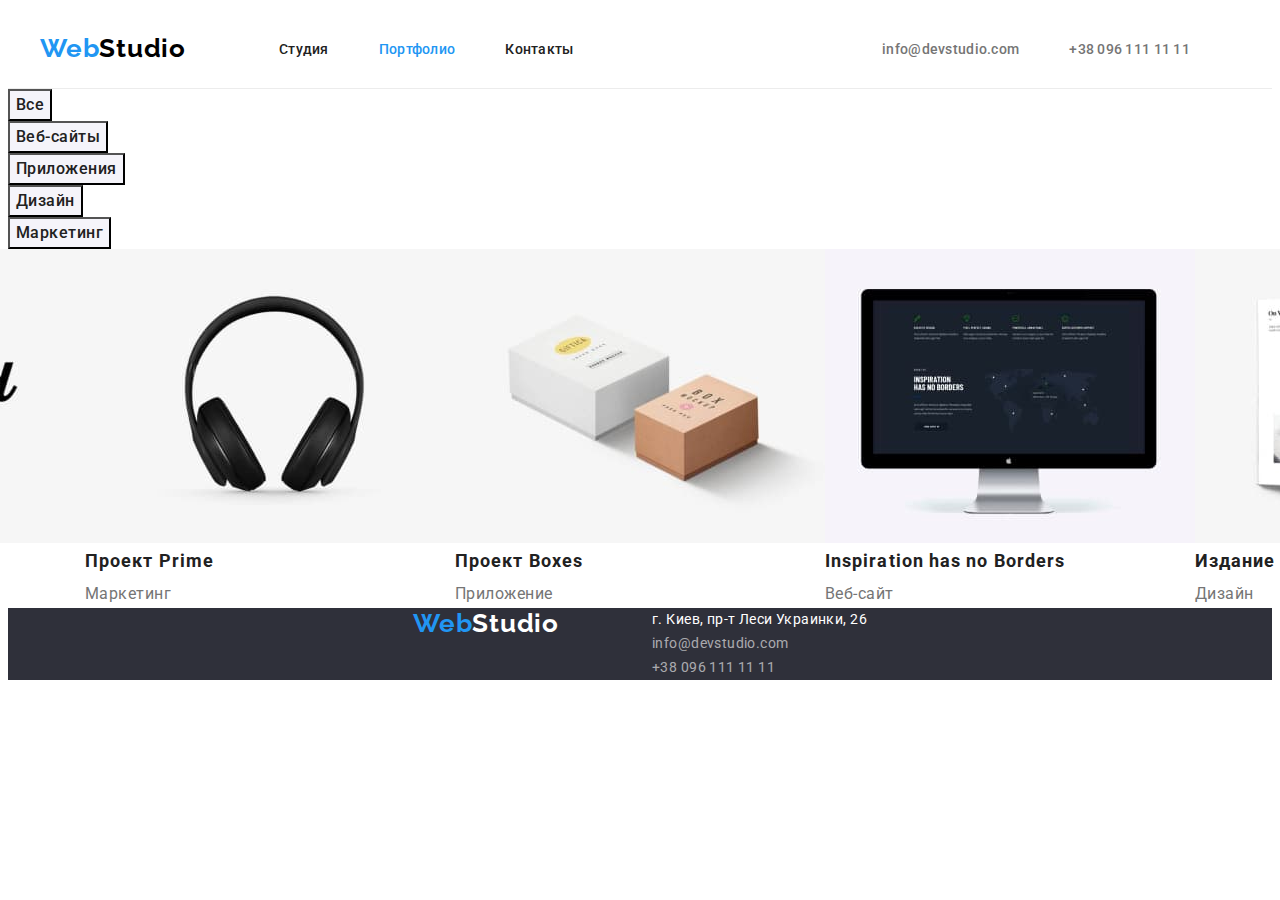
==== portfolio.html @ c3784f4f "add some revisions" ====
<!DOCTYPE html>
<html lang="ru">
    <head>
    <meta charset="UTF-8">
    <meta http-equiv="X-UA-Compatible" content="IE=edge">
    <meta name="viewport" content="width=device-width, initial-scale=1.0">
    <title>Portfolio</title>


    <link rel="preconnect" href="https://fonts.gstatic.com">
    <link href="https://fonts.googleapis.com/css2?family=Raleway:wght@700&family=Roboto:wght@400;500;700&display=swap" rel="stylesheet" />
    <link rel="stylesheet" href="https://cdnjs.cloudflare.com/ajax/libs/modern-normalize/1.1.0/modern-normalize.min.css"
        integrity="sha512-wpPYUAdjBVSE4KJnH1VR1HeZfpl1ub8YT/NKx4PuQ5NmX2tKuGu6U/JRp5y+Y8XG2tV+wKQpNHVUX03MfMFn9Q=="
        crossorigin="anonymous" referrerpolicy="no-referrer" />

    <link rel="stylesheet" href="./css/styles.css" />
    </head>



    <body class="body">
      <!---header-->


        <header  class="header">

            <div class="container header-container ">

                <nav class="navigation">
                    <a class="logo" href="./index.html" lang="en"> <span class="logo-part"> Web</span>Studio </a>
                
                    <ul class="menu list">
                        <li class="menu-item">
                            <a class="menu-link" href=""> Студия </a>
                        </li>
                
                        <li class="menu-item">
                            <a class="menu-link active-link" href=""> Портфолио </a>
                        </li>
                
                        <li class="menu-item">
                            <a class="menu-link" href="">Контакты</a>
                        </li>
                    </ul>
                
                    <ul class="head-info list">
                        <li class="head-info-item">
                            <a class="head-mail-link link" href="mailto:info@devstudio.com"> info@devstudio.com </a>
                        </li>
                
                        <li class="head-info-item">
                            <a class="head-tel-link link" href="tel:+380961111111"> +38 096 111 11 11</a>
                        </li>
                    </ul>
                </nav>

            </div>
           

        </header>

        <main>
            <section>
                <ul class=" list">
            
                    <li >
                        <button class="filter-btn" type="button"> Все </button>
                    </li>
            
                    <li>
                        <button class="filter-btn" type="button"> Веб-сайты </button>
                    </li>
            
                    <li>
                        <button class="filter-btn" type="button"> Приложения </button>
                    </li>
            
                    <li>
                        <button class="filter-btn" type="button"> Дизайн </button>
                    </li>
            
                    <li>
                        <button class="filter-btn" type="button"> Маркетинг </button>
                    </li>
            
            
                </ul>

                <ul class="list container">
                
                
                    <li>
                        <img src="./images/our-projects/technokryak.jpg" alt="ноутбук">
                        <h3 class="project-title"> Технокряк </h3>
                        <p class="project-category"> Веб-сайт </p>
                    </li>
                
                    <li>
                        <img src="./images/our-projects/poster.jpg" alt="Постер New Orlean vs Golden Star">
                        <h3 class="project-title"> Постер New Orlean vs Golden Star </h3>
                        <p class="project-category"> Дизайн </p>
                    </li>
                
                    <li>
                        <img src="./images/our-projects/seafood.jpg" alt="постер с рыбой">
                        <h3 class="project-title">Ресторан Seafood </h3>
                        <p class="project-category"> Приложение </p>
                    </li>
                
                
                    <li>
                        <img src="./images/our-projects/project-prime.jpg" alt=" наушники ">
                        <h3 class="project-title"> Проект Prime </h3>
                        <p class="project-category"> Маркетинг </p>
                    </li>
                
                    <li>
                        <img src="./images/our-projects/project-boxes.jpg" alt=" коробки ">
                        <h3 class="project-title"> Проект Boxes </h3>
                        <p class="project-category"> Приложение </p>
                    </li>
                
                
                    <li>
                        <img src="./images/our-projects/inspiration-has-no-borders.jpg" alt=" монитор ">
                        <h3 class="project-title"> Inspiration has no Borders </h3>
                        <p class="project-category"> Веб-сайт </p>
                    </li>
                
                
                    <li>
                        <img src="./images/our-projects/limited-edition.jpg" alt=" открытая книга ">
                        <h3 class="project-title">Издание Limited Edition</h3>
                        <p class="project-category"> Дизайн </p>
                    </li>
                
                
                    <li>
                        <img src="./images/our-projects/project-lab.jpg" alt=" этикетка ">
                        <h3 class="project-title"> Проект LAB </h3>
                        <p class="project-category"> Маркетинг </p>
                    </li>
                
                
                    <li>
                        <img src="./images/our-projects/growing-business.jpg" alt="человек печатает на ноутбуке">
                        <h3 class="project-title"> Growing Business </h3>
                        <p class="project-category"> Приложение </p>
                    </li>
                
                
                </ul>
            
            </section>
            
        
        </main>

       
<footer class="footer container">
    <a class="footer-logo logo" href="./index.html" lang="en"> <span class="logo-part">Web</span>Studio </a>
    <address>
        <ul class="info list">
            <li>
                <a class="footer-adress-link link" href="https://goo.gl/maps/RriFzFvJcHyVF99A9" target="_blank"
                    rel="noopener noreferrer"> г.
                    Киев, пр-т
                    Леси Украинки, 26 </a>
            </li>
            <li>
                <a class="footer-mail-link link" href="mailto:info@devstudio.com"> info@devstudio.com </a>
            </li>
            <li>
                <a class="footer-tel-link link" href="tel:+380961111111"> +38 096 111 11 11 </a>
            </li>

        </ul>

    </address>

</footer>


    </body>
</html>
---- css/styles.css ----
:root {
  --accent-color: #2196f3;
  --main-font: "Roboto", sans-serif;
  --secondary-font: "Raleway", sans-serif;
}

/* ======= FOR ALL LINKS AND LISTS ====== */

.link {
  text-decoration: none;
  font-style: normal;
}

.list {
  list-style: none;
}

h1,
h2,
h3,
h4,
h5,
h6,
p {
  margin-top: 0;
  margin-bottom: 0;
}

ul,
ol {
  margin-top: 0;
  margin-bottom: 0;
  padding-left: 0;
}

img {
  display: block;
}

/* ======= END FOR ALL LINKS AND LISTS ====== */

/* ======== BODY ========= */

.body {
  font-family: var(--main-font);
  color: #212121;
}

.container {
  display: flex;
  justify-content: center;
  width: 100%;
}

.content,
.footer-content,
.header-content {
  width: 1200px;
  padding-left: 15px;
  padding-right: 15px;
}

.content {
  padding: 94px 0;
}

/* ======== HEADER SECTION ======== */

.header-container {
  display: flex;
  align-items: center;
  border-bottom: 1px solid #ececec;
}

.navigation {
  display: flex;
  align-items: center;
  width: 1200px;
  height: 80px;
  padding-left: 15px;
  padding-right: 15px;
}

.menu {
  display: flex;
  align-items: center;
}

.logo {
  font-family: var(--secondary-font);
  font-weight: bold;
  font-size: 26px;
  line-height: 1.19;
  letter-spacing: 0.03em;
  text-decoration: none;
  color: black;
  margin-right: 93px;
}

.logo-part {
  color: var(--accent-color);
}

.menu-item:not(:last-child) {
  list-style: none;
  margin-right: 50px;
}

.menu-link {
  font-family: var(--main-font);
  font-weight: 500;
  font-size: 14px;
  line-height: 1.14;
  letter-spacing: 0.02em;
  text-decoration: none;
  color: #212121;
}

.menu-link:hover,
.menu-link:focus {
  color: var(--accent-color);
}

.active-link {
  color: var(--accent-color);
}

.head-info {
  list-style: none;
  display: flex;
  align-items: center;
  margin-left: auto;
}

.head-info-item {
  margin-right: 50px;
}

.head-mail-link {
  font-family: var(--main-font);
  font-weight: 500;
  font-size: 14px;
  line-height: 1.14;
  letter-spacing: 0.02em;
  color: #757575;
  margin-left: auto;
}

.head-tel-link {
  font-family: var(--main-font);
  font-weight: 500;
  font-size: 14px;
  line-height: 1.14;
  letter-spacing: 0.02em;
  color: #757575;
}

.head-tel-link:hover,
.head-tel-link:focus {
  color: var(--accent-color);
}

.head-mail-link:hover,
.head-mail-link:focus {
  color: var(--accent-color);
}

/* ======== END HEADER SECTION ======== */

/* ========= MAIN CONTENT SECTION ========= */

/* HERO SECTION*/
.hero-container {
  display: flex;
  align-items: center;
  justify-content: center;
  background-color: #2f303a;
  width: 1600px;
  height: 600px;
}

.hero-title {
  font-family: var(--main-font);
  font-weight: 900;
  font-size: 44px;
  line-height: 60px;
  text-align: center;
  letter-spacing: 0.06em;
  text-transform: uppercase;
  color: #ffff;
}

.hero-section {
  display: flex;
  justify-content: center;
  flex-wrap: wrap;
  width: 696px;
}
.modal-btn {
  font-family: var(--main-font);
  font-weight: bold;
  font-size: 16px;
  line-height: 1.87;
  color: #ffff;
  background-color: var(--accent-color);
  cursor: pointer;
  background: #2196f3;
  box-shadow: 0px 4px 4px rgba(0, 0, 0, 0.15);
  border-radius: 4px;
  padding: 10px 32px;
  margin-top: 30px;
}

.modal-btn:hover,
.modal-btn:focus {
  background: #188ce8;
  box-shadow: 0px 4px 4px rgba(0, 0, 0, 0.15);
  border-radius: 4px;
}

/* END HERO SECTION*/

/*  ABOUT SECTION  */

.upper-section-list {
  display: flex;
  justify-content: space-between;
  padding-top: 94px;
}

.upper-section-item {
  width: 270px;
}
.down-section-list {
  display: flex;
  justify-content: space-between;
}

.down-section-item {
  margin-top: 50px;
}

.title {
  font-family: var(--main-font);
  font-weight: bold;
  font-size: 14px;
  line-height: 1.14;
  letter-spacing: 0.03em;
  text-transform: uppercase;
  color: #212121;
}

.subtitle {
  font-family: var(--main-font);
  font-size: 14px;
  line-height: 1.71;
  letter-spacing: 0.03em;
  color: #757575;
  margin-top: 10px;
}

/* END ABOUT SECTION  */

/* OUR TEAM SECTION */

.our-team-section {
  display: flex;
  justify-content: center;
}

.our-team-container {
  background-color: #f5f4fa;
}

.our-team-item {
  margin-top: 50px;
  margin-right: 30px;
  background: #ffffff;
  box-shadow: 0px 1px 3px rgba(0, 0, 0, 0.12), 0px 1px 1px rgba(0, 0, 0, 0.14),
    0px 2px 1px rgba(0, 0, 0, 0.2);
  border-radius: 0px 0px 4px 4px;
}

.worker-details-container {
  display: flex;
  justify-content: center;
  align-items: center;
  height: 108px;
}

.main-title {
  font-family: var(--main-font);
  font-weight: bold;
  font-size: 36px;
  line-height: 1.16;
  text-align: center;
  letter-spacing: 0.03em;
  color: #212121;
}

.workers-name {
  font-family: var(--main-font);
  font-weight: 500;
  font-size: 16px;
  line-height: 1.18;
  text-align: center;
  letter-spacing: 0.03em;
  color: #212121;
}

.work-position {
  font-family: var(--main-font);
  font-size: 16px;
  line-height: 1.18;
  text-align: center;
  letter-spacing: 0.03em;

  color: #757575;
  margin-top: 10px;
}

/* END OUR TEAM SECTION */

/* ========= END MAIN CONTENT SECTION ========= */

/* ========= FOOTER SECTION ============ */

.footer {
  background-color: #2f303a;
}

.footer-logo {
  color: #ffff;
}

.footer-adress-link {
  font-family: var(--main-font);
  font-size: 14px;
  line-height: 1.71;
  letter-spacing: 0.03em;
  color: #ffff;
}

.footer-mail-link,
.footer-tel-link {
  font-family: var(--main-font);
  font-size: 14px;
  line-height: 1.71;
  letter-spacing: 0.03em;
  color: rgba(255, 255, 255, 0.6);
}

/* ========= END FOOTER SECTION ============ */

/*------ PORTFOLIO ------*/

.filter-btn {
  font-family: var(--main-font);
  font-weight: 500;
  font-size: 16px;
  line-height: 1.62;
  text-align: center;
  letter-spacing: 0.03em;
  color: #212121;
  background-color: #f5f4fa;
  cursor: pointer;
}

.filter-btn:hover,
.filter-btn:focus {
  background: #188ce8;
  box-shadow: 0px 3px 1px rgba(0, 0, 0, 0.1), 0px 1px 2px rgba(0, 0, 0, 0.08),
    0px 2px 2px rgba(0, 0, 0, 0.12);
  border-radius: 4px;
  color: #ffff;
}

.project-title {
  font-family: var(--main-font);
  font-weight: bold;
  font-size: 18px;
  line-height: 2;
  letter-spacing: 0.06em;
  color: #212121;
}

.project-category {
  font-family: var(--main-font);
  font-size: 16px;
  line-height: 1.87;
  letter-spacing: 0.03em;
  color: #757575;
}

/*------ END PORTFOLIO ------*/
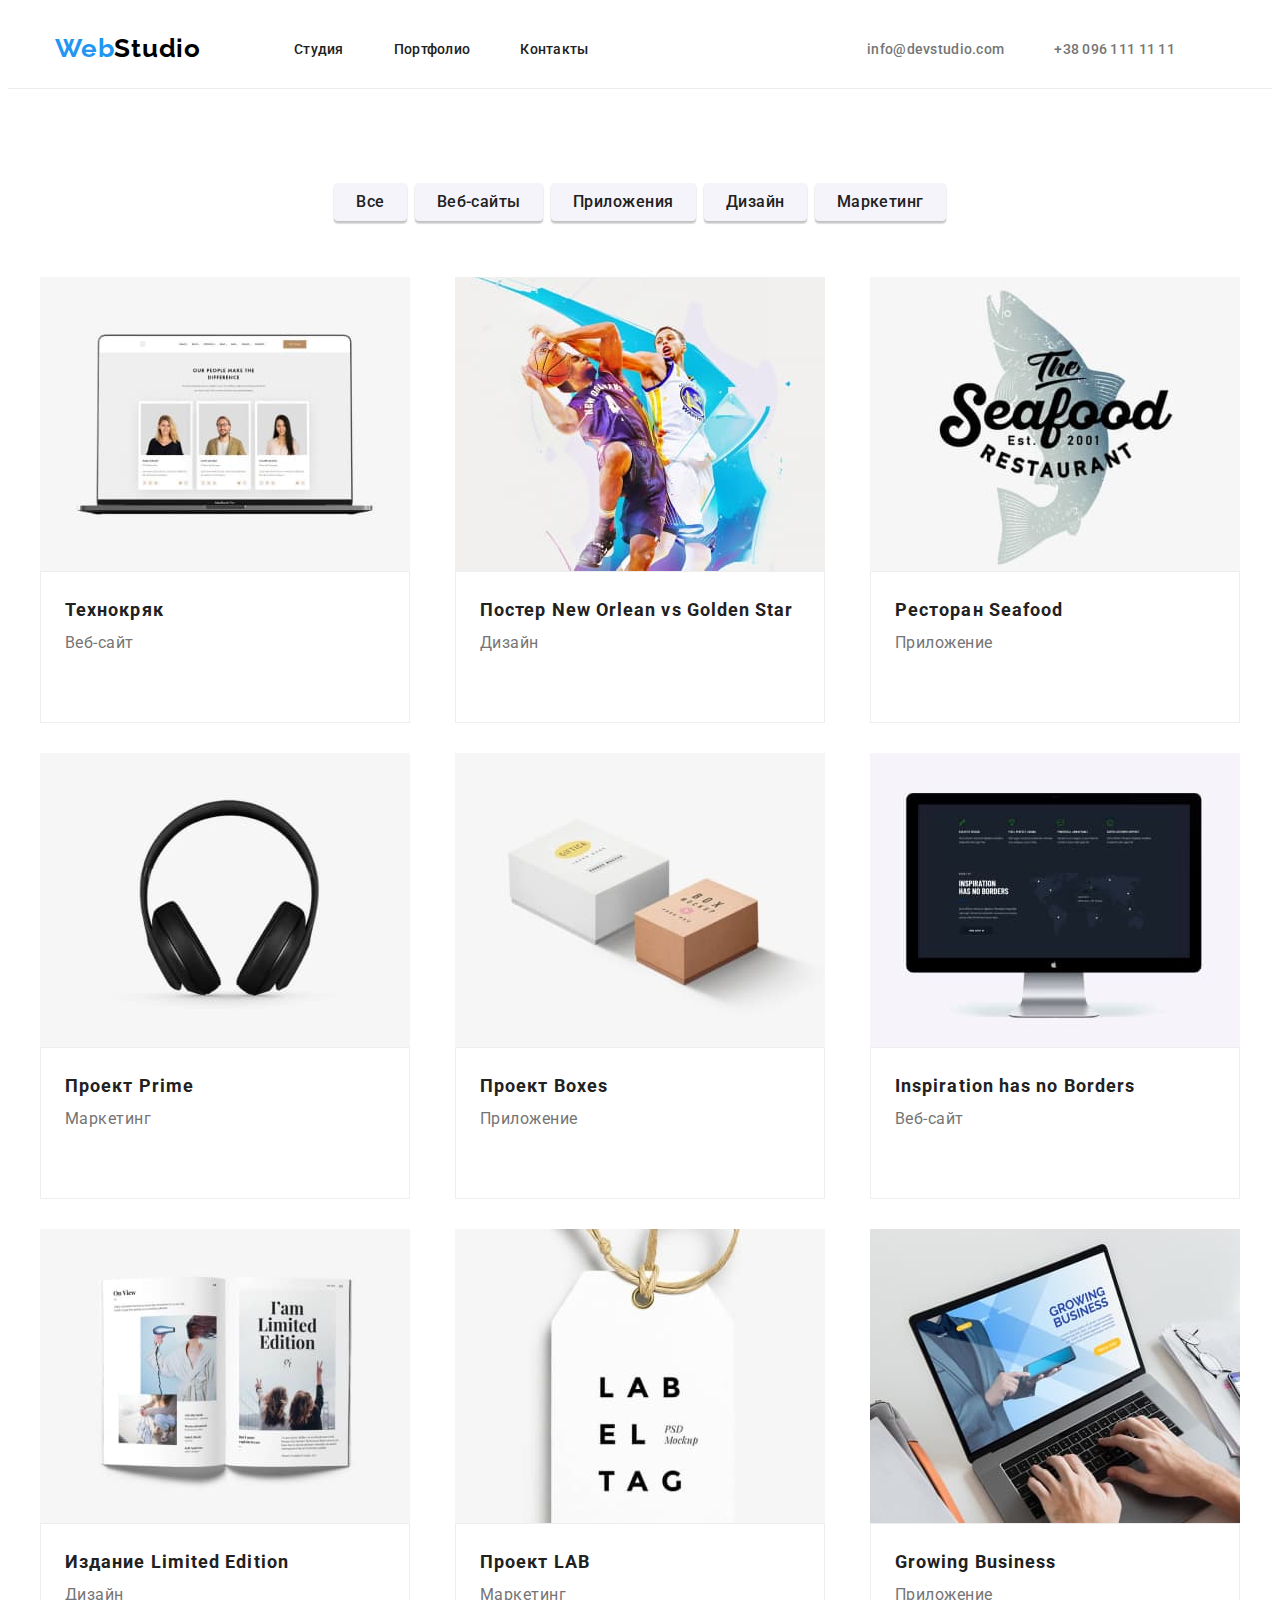
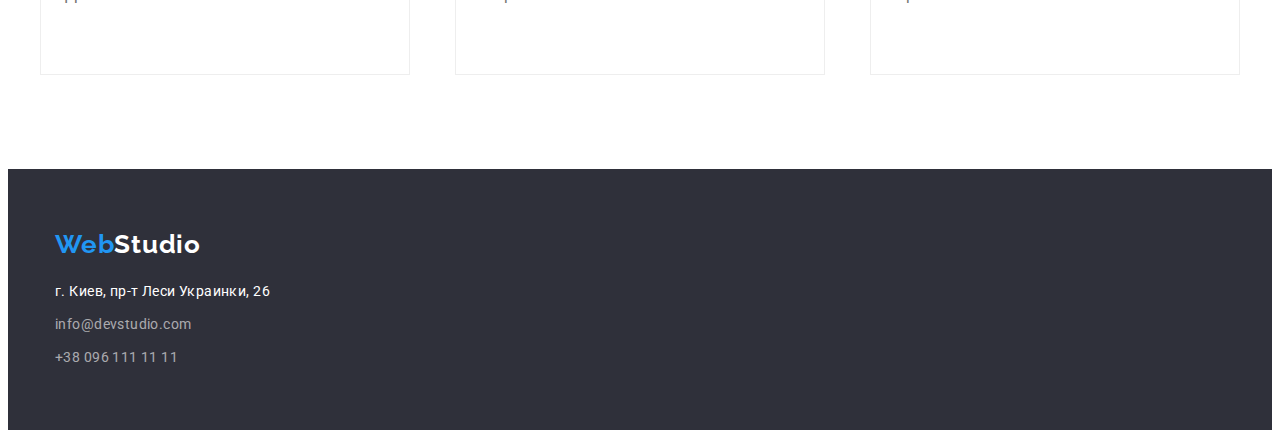
==== commit 8b39b5fc: "hw3 is done" ====
--- a/portfolio.html
+++ b/portfolio.html
@@ -22,130 +22,160 @@
       <!---header-->
 
 
-        <header  class="header">
-
-            <div class="container header-container ">
-
-                <nav class="navigation">
-                    <a class="logo" href="./index.html" lang="en"> <span class="logo-part"> Web</span>Studio </a>
-                
-                    <ul class="menu list">
-                        <li class="menu-item">
-                            <a class="menu-link" href=""> Студия </a>
-                        </li>
-                
-                        <li class="menu-item">
-                            <a class="menu-link active-link" href=""> Портфолио </a>
-                        </li>
-                
-                        <li class="menu-item">
-                            <a class="menu-link" href="">Контакты</a>
-                        </li>
-                    </ul>
-                
-                    <ul class="head-info list">
-                        <li class="head-info-item">
-                            <a class="head-mail-link link" href="mailto:info@devstudio.com"> info@devstudio.com </a>
-                        </li>
-                
-                        <li class="head-info-item">
-                            <a class="head-tel-link link" href="tel:+380961111111"> +38 096 111 11 11</a>
-                        </li>
-                    </ul>
-                </nav>
-
-            </div>
-           
-
-        </header>
+        <header class="header">
+      <div class="container header-container">
+        <nav class="navigation">
+          <a class="logo" href="./index.html" lang="en"
+            ><span class="logo-part">Web</span>Studio
+          </a>
+
+          <ul class="menu list">
+            <li class="menu-item">
+              <a class="menu-link" href="./index.html"> Студия </a>
+            </li>
+
+            <li class="menu-item">
+              <a class="menu-link" href="./portfolio.html"> Портфолио </a>
+            </li>
+
+            <li class="menu-item">
+              <a class="menu-link" href="">Контакты</a>
+            </li>
+          </ul>
+
+          <ul class="head-info list">
+            <li class="head-info-item">
+              <a class="head-mail-link link" href="mailto:info@devstudio.com">
+                info@devstudio.com
+              </a>
+            </li>
+
+            <li class="head-info-item">
+              <a class="head-tel-link link" href="tel:+380961111111">
+                +38 096 111 11 11</a
+              >
+            </li>
+          </ul>
+        </nav>
+      </div>
+    </header>
 
         <main>
-            <section>
-                <ul class=" list">
-            
-                    <li >
+            <section class="main-content">
+                <ul class="tabs-list list container">
+            
+                    <li class="tabs-item">
                         <button class="filter-btn" type="button"> Все </button>
                     </li>
             
-                    <li>
+                    <li class="tabs-item">
                         <button class="filter-btn" type="button"> Веб-сайты </button>
                     </li>
             
-                    <li>
+                    <li class="tabs-item">
                         <button class="filter-btn" type="button"> Приложения </button>
                     </li>
             
-                    <li>
+                    <li class="tabs-item">
                         <button class="filter-btn" type="button"> Дизайн </button>
                     </li>
             
-                    <li>
+                    <li class="tabs-item">
                         <button class="filter-btn" type="button"> Маркетинг </button>
                     </li>
             
             
                 </ul>
 
-                <ul class="list container">
-                
-                
-                    <li>
+                <ul class="projects-list list container">
+                
+                
+                    <li class="project-item">
+                
                         <img src="./images/our-projects/technokryak.jpg" alt="ноутбук">
-                        <h3 class="project-title"> Технокряк </h3>
-                        <p class="project-category"> Веб-сайт </p>
-                    </li>
-                
-                    <li>
+                        <div class="project-details">
+                            <h3 class="project-title"> Технокряк </h3>
+                            <p class="project-category"> Веб-сайт </p>
+                        </div>
+                        
+                    </li>
+                
+                    <li class="project-item">
                         <img src="./images/our-projects/poster.jpg" alt="Постер New Orlean vs Golden Star">
-                        <h3 class="project-title"> Постер New Orlean vs Golden Star </h3>
-                        <p class="project-category"> Дизайн </p>
-                    </li>
-                
-                    <li>
+                        <div class="project-details">
+                            <h3 class="project-title"> Постер New Orlean vs Golden Star </h3>
+                            <p class="project-category"> Дизайн </p>
+                        </div>
+                        
+                    </li>
+                
+                    <li class="project-item">
                         <img src="./images/our-projects/seafood.jpg" alt="постер с рыбой">
-                        <h3 class="project-title">Ресторан Seafood </h3>
-                        <p class="project-category"> Приложение </p>
-                    </li>
-                
-                
-                    <li>
+                        <div class="project-details">
+                            <h3 class="project-title">Ресторан Seafood </h3>
+                            <p class="project-category"> Приложение </p>
+                        </div>
+                        
+                    </li>
+                
+                
+                    <li class="project-item">
                         <img src="./images/our-projects/project-prime.jpg" alt=" наушники ">
-                        <h3 class="project-title"> Проект Prime </h3>
-                        <p class="project-category"> Маркетинг </p>
-                    </li>
-                
-                    <li>
+                        <div class="project-details">
+                            <h3 class="project-title"> Проект Prime </h3>
+                            <p class="project-category"> Маркетинг </p>
+
+                        </div>
+                        
+                    </li>
+                
+                    <li class="project-item">
                         <img src="./images/our-projects/project-boxes.jpg" alt=" коробки ">
-                        <h3 class="project-title"> Проект Boxes </h3>
-                        <p class="project-category"> Приложение </p>
-                    </li>
-                
-                
-                    <li>
+                        
+                        <div class="project-details">
+                            <h3 class="project-title"> Проект Boxes </h3>
+                            <p class="project-category"> Приложение </p>
+                        </div>
+                    </li>
+                
+                
+                    <li class="project-item">
                         <img src="./images/our-projects/inspiration-has-no-borders.jpg" alt=" монитор ">
-                        <h3 class="project-title"> Inspiration has no Borders </h3>
-                        <p class="project-category"> Веб-сайт </p>
-                    </li>
-                
-                
-                    <li>
+                        
+                        <div class="project-details">
+                            <h3 class="project-title"> Inspiration has no Borders </h3>
+                            <p class="project-category"> Веб-сайт </p>
+                        </div>
+                    </li>
+                
+                
+                    <li class="project-item">
                         <img src="./images/our-projects/limited-edition.jpg" alt=" открытая книга ">
-                        <h3 class="project-title">Издание Limited Edition</h3>
-                        <p class="project-category"> Дизайн </p>
-                    </li>
-                
-                
-                    <li>
+                        
+                        <div class="project-details">
+                            <h3 class="project-title">Издание Limited Edition</h3>
+                            <p class="project-category"> Дизайн </p>
+                        </div>
+                    </li>
+                
+                
+                    <li class="project-item">
                         <img src="./images/our-projects/project-lab.jpg" alt=" этикетка ">
-                        <h3 class="project-title"> Проект LAB </h3>
-                        <p class="project-category"> Маркетинг </p>
-                    </li>
-                
-                
-                    <li>
+                        
+                        <div class="project-details">
+                            <h3 class="project-title"> Проект LAB </h3>
+                            <p class="project-category"> Маркетинг </p>
+                        </div>
+                    </li>
+                
+                
+                    <li class="project-item">
                         <img src="./images/our-projects/growing-business.jpg" alt="человек печатает на ноутбуке">
-                        <h3 class="project-title"> Growing Business </h3>
-                        <p class="project-category"> Приложение </p>
+                        
+                        <div class="project-details">
+                            <h3 class="project-title"> Growing Business </h3>
+                            <p class="project-category"> Приложение </p>
+                        </div>
                     </li>
                 
                 
@@ -157,29 +187,37 @@
         </main>
 
        
-<footer class="footer container">
-    <a class="footer-logo logo" href="./index.html" lang="en"> <span class="logo-part">Web</span>Studio </a>
-    <address>
-        <ul class="info list">
-            <li>
-                <a class="footer-adress-link link" href="https://goo.gl/maps/RriFzFvJcHyVF99A9" target="_blank"
-                    rel="noopener noreferrer"> г.
-                    Киев, пр-т
-                    Леси Украинки, 26 </a>
-            </li>
-            <li>
-                <a class="footer-mail-link link" href="mailto:info@devstudio.com"> info@devstudio.com </a>
-            </li>
-            <li>
-                <a class="footer-tel-link link" href="tel:+380961111111"> +38 096 111 11 11 </a>
-            </li>
-
-        </ul>
-
-    </address>
-
-</footer>
-
+    <footer class="footer">
+      <div class="container footer-content">
+        <a class="footer-logo logo" href="./index.html" lang="en">
+          <span class="logo-part">Web</span>Studio
+        </a>
+        <address>
+          <ul class="footer-list list">
+            <li class="footer-item">
+              <a
+                class="footer-adress-link link"
+                href="https://goo.gl/maps/RriFzFvJcHyVF99A9"
+                target="_blank"
+                rel="noopener noreferrer"
+              >
+                г. Киев, пр-т Леси Украинки, 26
+              </a>
+            </li>
+            <li class="footer-item">
+              <a class="footer-mail-link link" href="mailto:info@devstudio.com">
+                info@devstudio.com
+              </a>
+            </li>
+            <li class="footer-item">
+              <a class="footer-tel-link link" href="tel:+380961111111">
+                +38 096 111 11 11
+              </a>
+            </li>
+          </ul>
+        </address>
+      </div>
+    </footer>
 
     </body>
 </html>--- a/css/styles.css
+++ b/css/styles.css
@@ -2,6 +2,8 @@
   --accent-color: #2196f3;
   --main-font: "Roboto", sans-serif;
   --secondary-font: "Raleway", sans-serif;
+  --secondary-color: #ffff;
+
 }
 
 /* ======= FOR ALL LINKS AND LISTS ====== */
@@ -28,9 +30,9 @@
 
 ul,
 ol {
-  margin-top: 0;
-  margin-bottom: 0;
-  padding-left: 0;
+  list-style-type: none;
+  margin: 0;
+  padding: 0;
 }
 
 img {
@@ -47,29 +49,27 @@
 }
 
 .container {
-  display: flex;
-  justify-content: center;
-  width: 100%;
-}
-
-.content,
-.footer-content,
-.header-content {
-  width: 1200px;
+    width: 1200px;
   padding-left: 15px;
   padding-right: 15px;
-}
-
-.content {
-  padding: 94px 0;
-}
+  margin-right: auto;
+  margin-left: auto;
+  
+}
+
+
+
 
 /* ======== HEADER SECTION ======== */
 
+.header {
+ border-bottom: 1px solid #ececec;
+}
+
+
 .header-container {
   display: flex;
   align-items: center;
-  border-bottom: 1px solid #ececec;
 }
 
 .navigation {
@@ -77,8 +77,8 @@
   align-items: center;
   width: 1200px;
   height: 80px;
-  padding-left: 15px;
-  padding-right: 15px;
+  padding: 0 15px;
+
 }
 
 .menu {
@@ -102,7 +102,6 @@
 }
 
 .menu-item:not(:last-child) {
-  list-style: none;
   margin-right: 50px;
 }
 
@@ -170,45 +169,47 @@
 /* ========= MAIN CONTENT SECTION ========= */
 
 /* HERO SECTION*/
-.hero-container {
-  display: flex;
-  align-items: center;
-  justify-content: center;
+.hero {
+  
   background-color: #2f303a;
-  width: 1600px;
-  height: 600px;
+  
+  padding: 200px 0;
 }
 
 .hero-title {
   font-family: var(--main-font);
   font-weight: 900;
   font-size: 44px;
-  line-height: 60px;
+  line-height: 1.36;
   text-align: center;
   letter-spacing: 0.06em;
   text-transform: uppercase;
-  color: #ffff;
-}
-
-.hero-section {
-  display: flex;
-  justify-content: center;
-  flex-wrap: wrap;
-  width: 696px;
-}
+  color: var(--secondary-color);
+  max-width: 696px;
+  margin-left: auto;
+  margin-right: auto;
+  margin-bottom: 30px;
+}
+
+
 .modal-btn {
+  display: block;
   font-family: var(--main-font);
   font-weight: bold;
   font-size: 16px;
   line-height: 1.87;
-  color: #ffff;
+  color: var(--secondary-color);
   background-color: var(--accent-color);
   cursor: pointer;
   background: #2196f3;
   box-shadow: 0px 4px 4px rgba(0, 0, 0, 0.15);
   border-radius: 4px;
-  padding: 10px 32px;
-  margin-top: 30px;
+  width: 200px;
+  height: 50px;
+  text-align: center;
+  margin: 0 auto;
+  
+  
 }
 
 .modal-btn:hover,
@@ -222,14 +223,28 @@
 
 /*  ABOUT SECTION  */
 
+.about-section {
+padding: 94px 0;
+}
+
+.upper-section {
+ max-width: 1170px;
+}
+
 .upper-section-list {
   display: flex;
   justify-content: space-between;
-  padding-top: 94px;
+ 
 }
 
 .upper-section-item {
-  width: 270px;
+  margin-left: 30px;
+ 
+}
+
+.down-section {
+  max-width: 1170px;
+
 }
 .down-section-list {
   display: flex;
@@ -238,6 +253,8 @@
 
 .down-section-item {
   margin-top: 50px;
+  margin-bottom: 94px;
+  
 }
 
 .title {
@@ -264,18 +281,24 @@
 /* OUR TEAM SECTION */
 
 .our-team-section {
-  display: flex;
-  justify-content: center;
-}
-
-.our-team-container {
+  padding: 94px 0;
   background-color: #f5f4fa;
 }
 
+.our-team-content {
+  max-width: 1170px;
+}
+
+.our-team-list {
+  display: flex;
+  justify-content: space-between;
+  
+}
+
+
+
 .our-team-item {
-  margin-top: 50px;
-  margin-right: 30px;
-  background: #ffffff;
+  background: var(--secondary-color);
   box-shadow: 0px 1px 3px rgba(0, 0, 0, 0.12), 0px 1px 1px rgba(0, 0, 0, 0.14),
     0px 2px 1px rgba(0, 0, 0, 0.2);
   border-radius: 0px 0px 4px 4px;
@@ -296,6 +319,7 @@
   text-align: center;
   letter-spacing: 0.03em;
   color: #212121;
+  margin-bottom: 50px;
 }
 
 .workers-name {
@@ -329,17 +353,37 @@
   background-color: #2f303a;
 }
 
+.footer-content {
+  padding: 60px 15px;
+  max-width: 1170px;
+}
+
 .footer-logo {
-  color: #ffff;
-}
+  color:var(--secondary-color);
+ 
+}
+
+.footer-list {
+  margin-top: 20px;
+}
+
+.footer-item:not(:last-child){
+  margin-bottom: 9px;
+}
+
+
+
+
 
 .footer-adress-link {
   font-family: var(--main-font);
   font-size: 14px;
   line-height: 1.71;
   letter-spacing: 0.03em;
-  color: #ffff;
-}
+  color:var(--secondary-color);
+  
+}
+
 
 .footer-mail-link,
 .footer-tel-link {
@@ -348,11 +392,28 @@
   line-height: 1.71;
   letter-spacing: 0.03em;
   color: rgba(255, 255, 255, 0.6);
+  
 }
 
 /* ========= END FOOTER SECTION ============ */
 
 /*------ PORTFOLIO ------*/
+
+.main-content {
+  padding: 94px 0;
+}
+
+.tabs-list {
+  display: flex;
+  margin: 0 auto;
+  margin-bottom: 56px;
+  justify-content: center;
+  text-align: center;
+}
+
+.tabs-item {
+  border-radius: 4px;
+}
 
 .filter-btn {
   font-family: var(--main-font);
@@ -364,7 +425,16 @@
   color: #212121;
   background-color: #f5f4fa;
   cursor: pointer;
-}
+  box-shadow: 0px 3px 1px rgba(0, 0, 0, 0.1), 0px 1px 2px rgba(0, 0, 0, 0.08), 0px 2px 2px rgba(0, 0, 0, 0.12);
+  border-radius: 4px;
+  border: none;
+  padding: 6px 22px;
+}
+
+.tabs-item:not(:last-child) {
+margin-right: 8px;
+}
+
 
 .filter-btn:hover,
 .filter-btn:focus {
@@ -372,7 +442,27 @@
   box-shadow: 0px 3px 1px rgba(0, 0, 0, 0.1), 0px 1px 2px rgba(0, 0, 0, 0.08),
     0px 2px 2px rgba(0, 0, 0, 0.12);
   border-radius: 4px;
-  color: #ffff;
+  color:var(--secondary-color);
+ 
+}
+
+.projects-list{
+  display: flex;
+  flex-wrap: wrap;
+  justify-content: space-between;
+  margin-bottom: -30px;
+}
+
+.project-item {
+  margin-bottom: 30px;
+  
+}
+
+.project-details {
+  height: 110px;
+  border: 1px solid #EEEEEE;
+  padding: 20px 24px;
+
 }
 
 .project-title {
@@ -382,6 +472,7 @@
   line-height: 2;
   letter-spacing: 0.06em;
   color: #212121;
+  
 }
 
 .project-category {
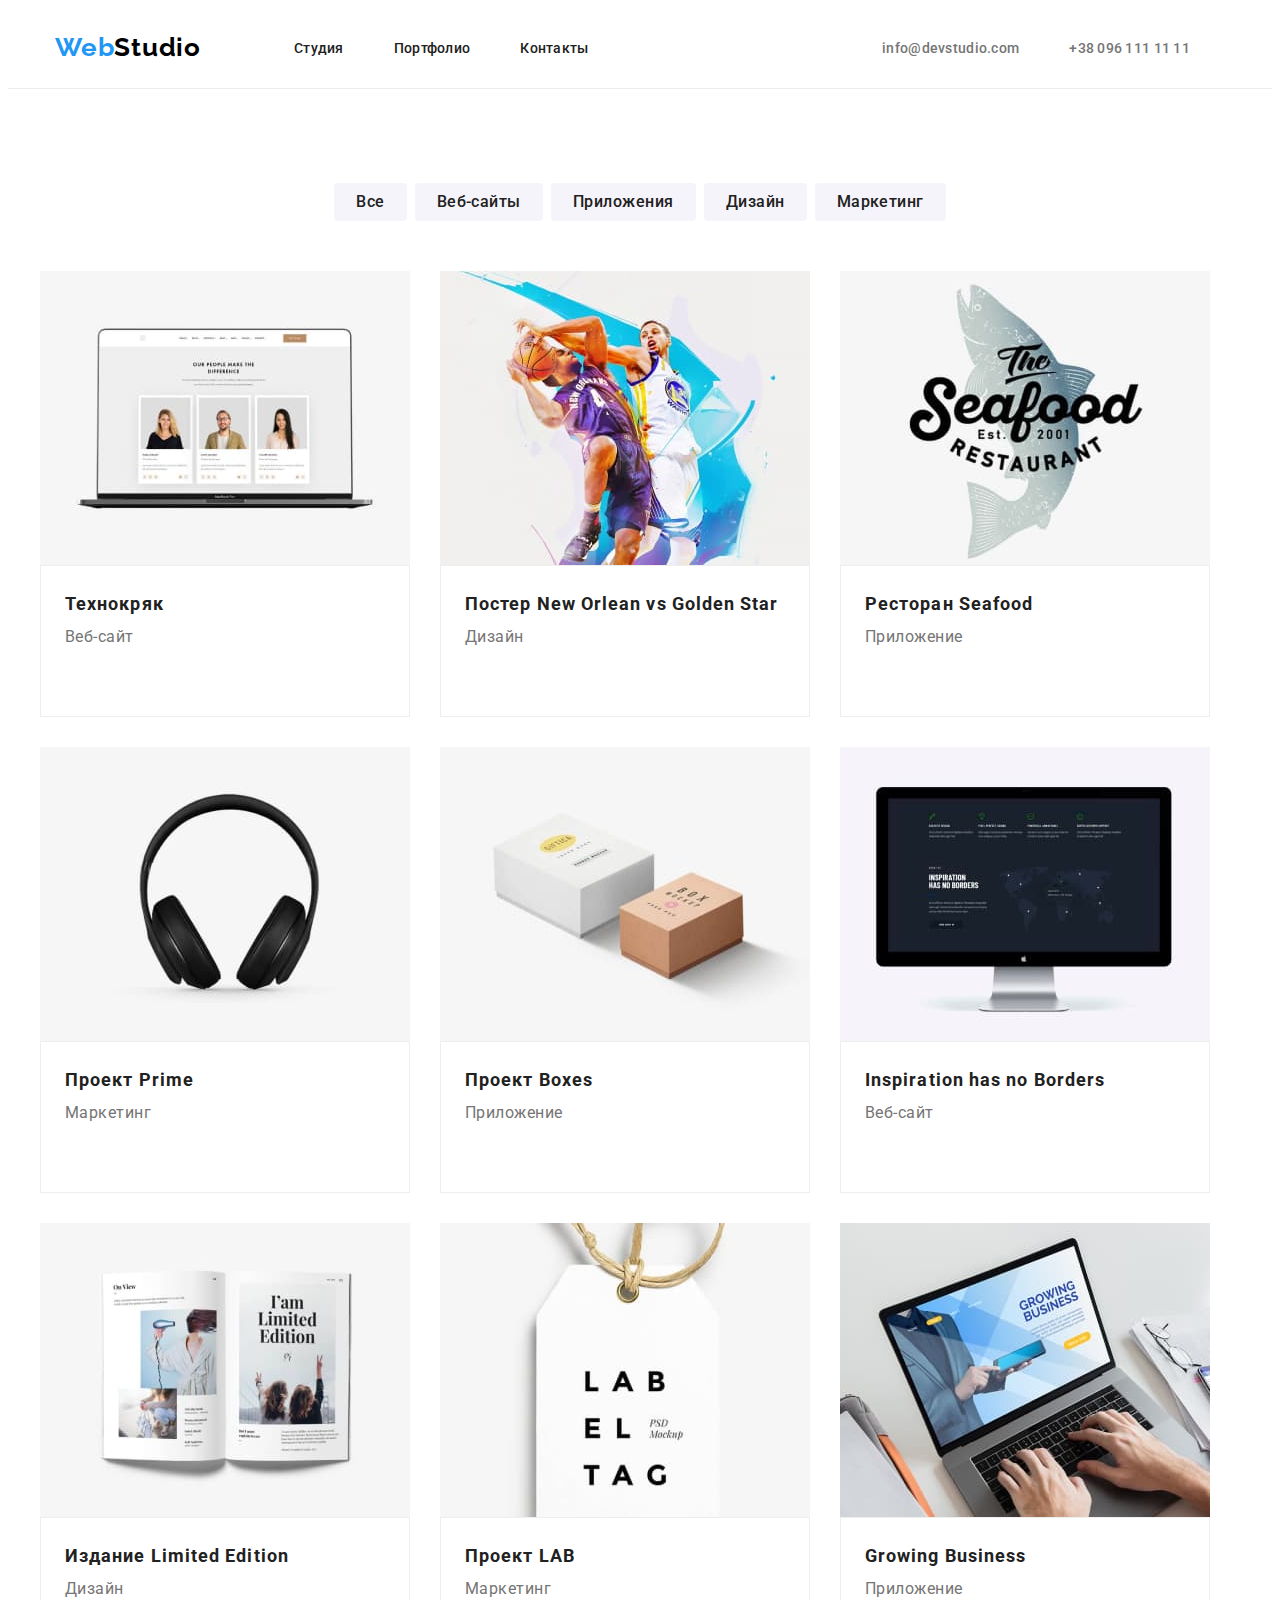
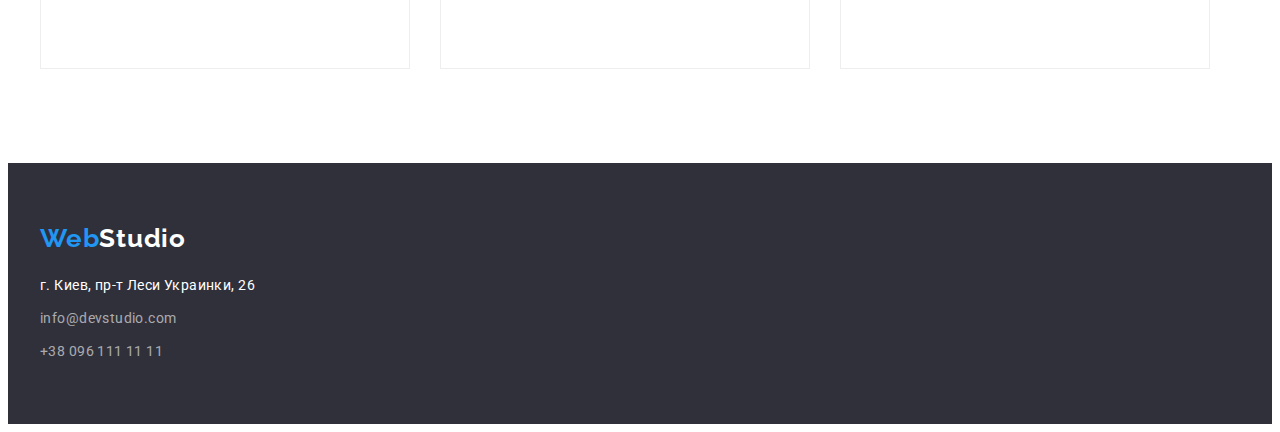
==== commit f165f45e: "hw3 fixed" ====
--- a/portfolio.html
+++ b/portfolio.html
@@ -22,7 +22,7 @@
       <!---header-->
 
 
-        <header class="header">
+         <header class="header">
       <div class="container header-container">
         <nav class="navigation">
           <a class="logo" href="./index.html" lang="en"
@@ -43,7 +43,11 @@
             </li>
           </ul>
 
-          <ul class="head-info list">
+         
+        </nav>
+
+
+           <ul class="head-info-list list">
             <li class="head-info-item">
               <a class="head-mail-link link" href="mailto:info@devstudio.com">
                 info@devstudio.com
@@ -56,7 +60,11 @@
               >
             </li>
           </ul>
-        </nav>
+
+
+        
+
+        
       </div>
     </header>
 
@@ -187,8 +195,8 @@
         </main>
 
        
-    <footer class="footer">
-      <div class="container footer-content">
+     <footer class="footer">
+      <div class="container">
         <a class="footer-logo logo" href="./index.html" lang="en">
           <span class="logo-part">Web</span>Studio
         </a>
--- a/css/styles.css
+++ b/css/styles.css
@@ -57,6 +57,11 @@
   
 }
 
+.content-section {
+  padding-bottom: 94px;
+
+}
+
 
 
 
@@ -64,6 +69,7 @@
 
 .header {
  border-bottom: 1px solid #ececec;
+ padding: 24px 0 25px 0;
 }
 
 
@@ -75,8 +81,8 @@
 .navigation {
   display: flex;
   align-items: center;
-  width: 1200px;
-  height: 80px;
+  width: 100%;
+ 
   padding: 0 15px;
 
 }
@@ -124,7 +130,8 @@
   color: var(--accent-color);
 }
 
-.head-info {
+
+.head-info-list {
   list-style: none;
   display: flex;
   align-items: center;
@@ -152,6 +159,7 @@
   line-height: 1.14;
   letter-spacing: 0.02em;
   color: #757575;
+  white-space: nowrap;
 }
 
 .head-tel-link:hover,
@@ -227,9 +235,7 @@
 padding: 94px 0;
 }
 
-.upper-section {
- max-width: 1170px;
-}
+
 
 .upper-section-list {
   display: flex;
@@ -242,20 +248,13 @@
  
 }
 
-.down-section {
-  max-width: 1170px;
-
-}
+
 .down-section-list {
   display: flex;
   justify-content: space-between;
 }
 
-.down-section-item {
-  margin-top: 50px;
-  margin-bottom: 94px;
-  
-}
+
 
 .title {
   font-family: var(--main-font);
@@ -265,6 +264,7 @@
   letter-spacing: 0.03em;
   text-transform: uppercase;
   color: #212121;
+  
 }
 
 .subtitle {
@@ -285,9 +285,6 @@
   background-color: #f5f4fa;
 }
 
-.our-team-content {
-  max-width: 1170px;
-}
 
 .our-team-list {
   display: flex;
@@ -305,10 +302,8 @@
 }
 
 .worker-details-container {
-  display: flex;
-  justify-content: center;
-  align-items: center;
-  height: 108px;
+  padding: 30px 0;
+
 }
 
 .main-title {
@@ -351,12 +346,11 @@
 
 .footer {
   background-color: #2f303a;
-}
-
-.footer-content {
   padding: 60px 15px;
-  max-width: 1170px;
-}
+
+}
+
+
 
 .footer-logo {
   color:var(--secondary-color);
@@ -406,7 +400,7 @@
 .tabs-list {
   display: flex;
   margin: 0 auto;
-  margin-bottom: 56px;
+  margin-bottom: 50px;
   justify-content: center;
   text-align: center;
 }
@@ -425,7 +419,6 @@
   color: #212121;
   background-color: #f5f4fa;
   cursor: pointer;
-  box-shadow: 0px 3px 1px rgba(0, 0, 0, 0.1), 0px 1px 2px rgba(0, 0, 0, 0.08), 0px 2px 2px rgba(0, 0, 0, 0.12);
   border-radius: 4px;
   border: none;
   padding: 6px 22px;
@@ -449,12 +442,18 @@
 .projects-list{
   display: flex;
   flex-wrap: wrap;
-  justify-content: space-between;
   margin-bottom: -30px;
-}
-
-.project-item {
+
+}
+
+.project-item{
   margin-bottom: 30px;
+  margin-right: 30px;
+  
+}
+
+.project-item:nth-child(3n) {
+  margin-right: 0;
   
 }
 
@@ -462,6 +461,7 @@
   height: 110px;
   border: 1px solid #EEEEEE;
   padding: 20px 24px;
+ 
 
 }
 
